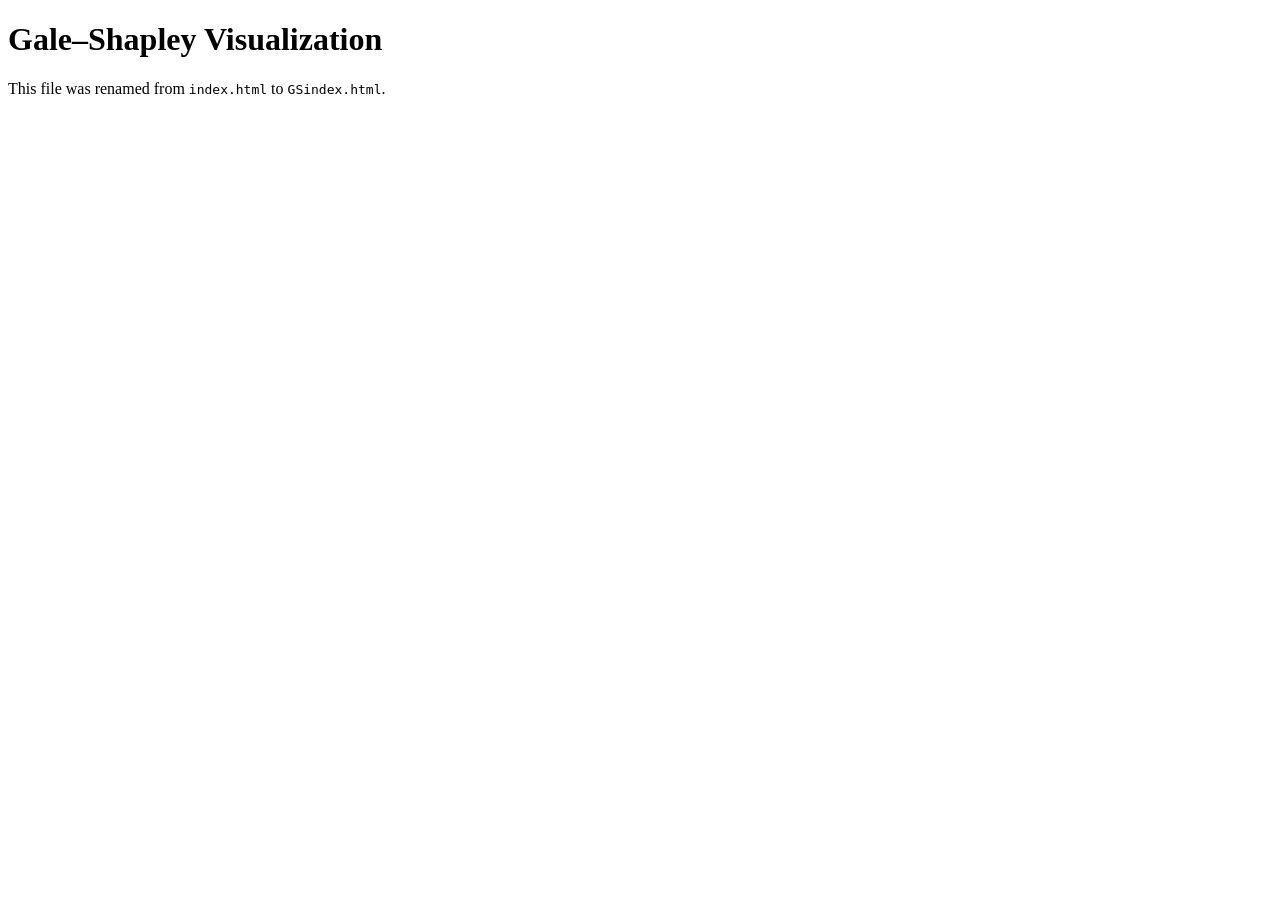
==== GSindex.html @ 98459643 "Rename index.html -> GSindex.html; add redirect" ====
<!-- Renamed from index.html to GSindex.html -->

<!-- Placeholder HTML file. Original index.html was empty. -->

<!doctype html>
<html lang="en">
  <head>
    <meta charset="utf-8">
    <meta name="viewport" content="width=device-width, initial-scale=1">
    <title>Gale–Shapley Visualization</title>
  </head>
  <body>
    <h1>Gale–Shapley Visualization</h1>
    <p>This file was renamed from <code>index.html</code> to <code>GSindex.html</code>.</p>
  </body>
</html>
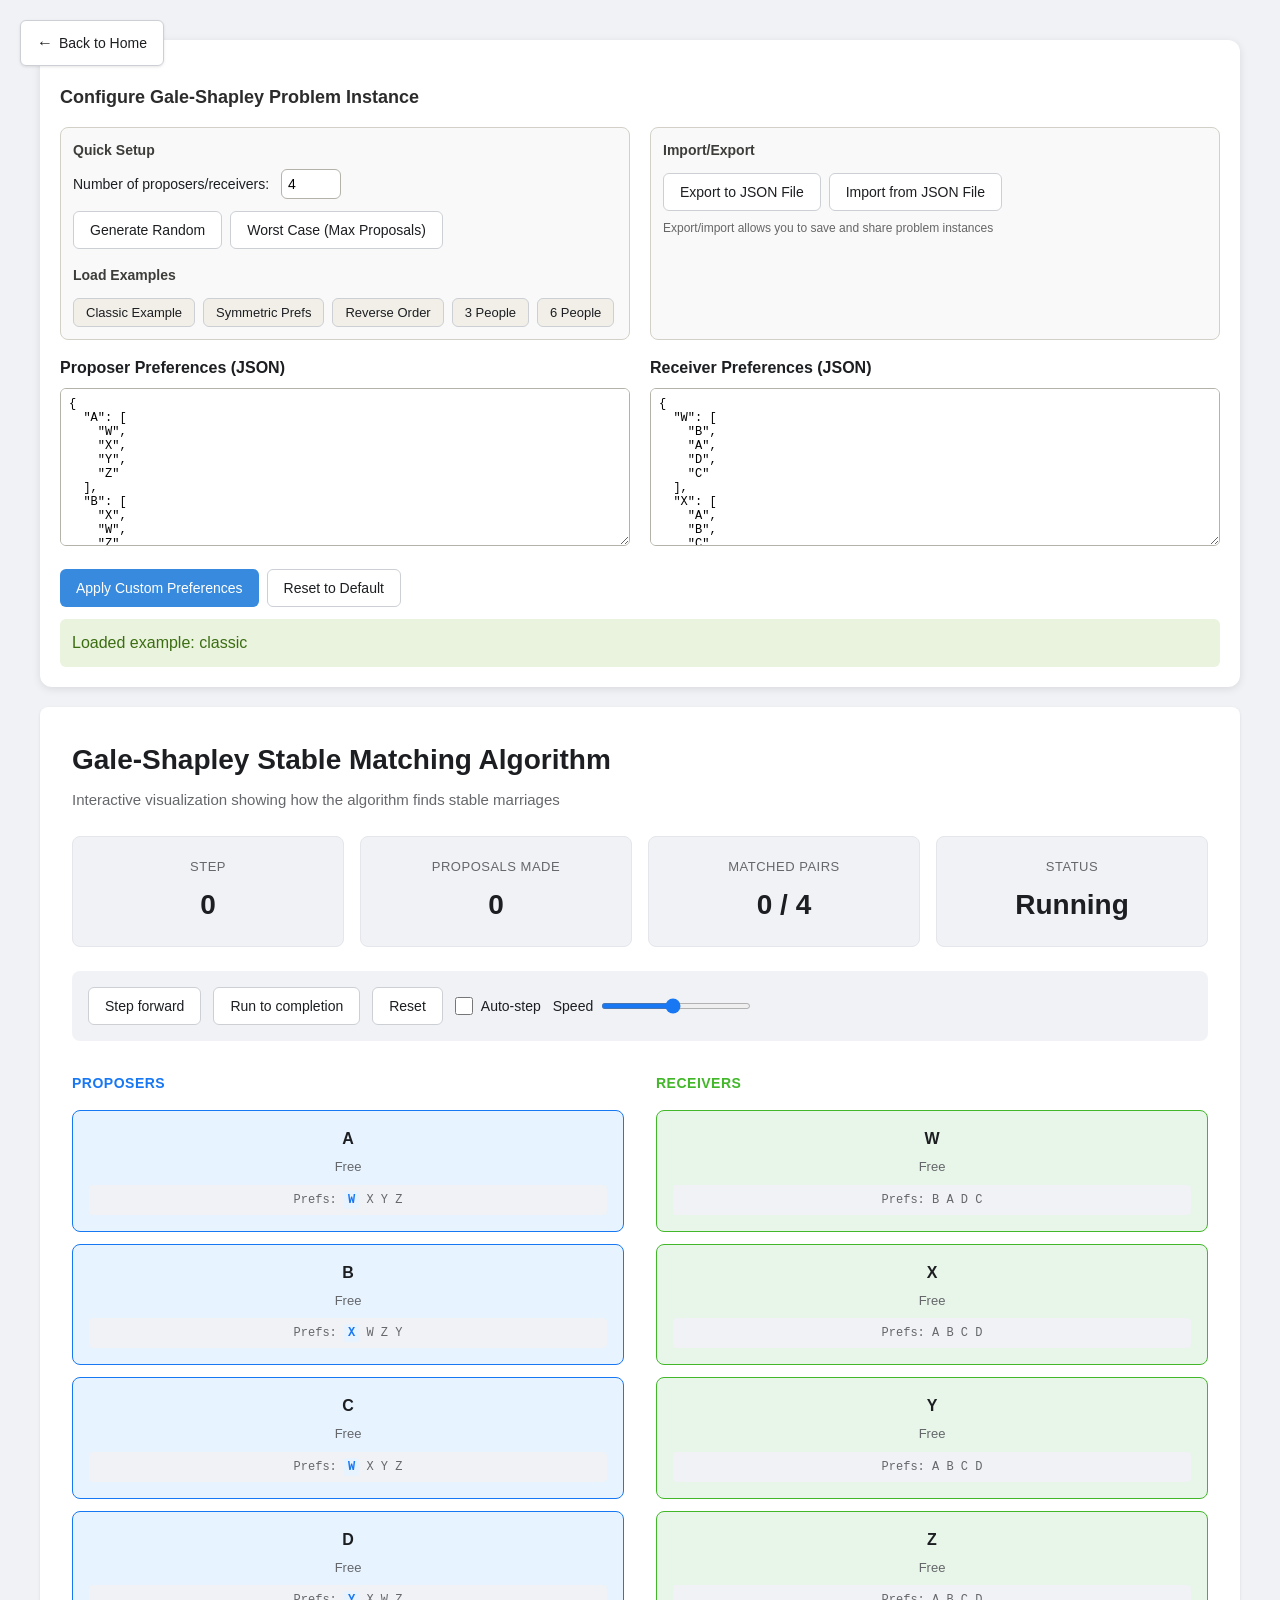
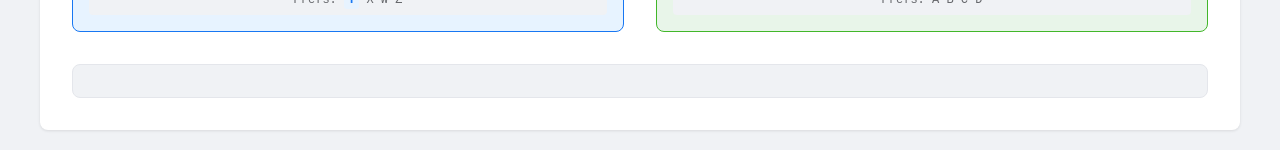
==== commit bd5196fb: "created Navigation.html and added a readme file" ====
--- a/GSindex.html
+++ b/GSindex.html
@@ -1,16 +1,568 @@
-<!-- Renamed from index.html to GSindex.html -->
-
-<!-- Placeholder HTML file. Original index.html was empty. -->
-
-<!doctype html>
+<!DOCTYPE html>
 <html lang="en">
-  <head>
-    <meta charset="utf-8">
-    <meta name="viewport" content="width=device-width, initial-scale=1">
-    <title>Gale–Shapley Visualization</title>
-  </head>
-  <body>
-    <h1>Gale–Shapley Visualization</h1>
-    <p>This file was renamed from <code>index.html</code> to <code>GSindex.html</code>.</p>
-  </body>
-</html>
+<head>
+    <meta charset="UTF-8">
+    <meta name="viewport" content="width=device-width, initial-scale=1.0">
+    <title>Gale-Shapley Algorithm - MVC Implementation</title>
+    <link rel="stylesheet" href="src/styles/animations.css">
+    <style>
+        .config-panel {
+            max-width: 1200px;
+            margin: 20px auto;
+            background: white;
+            padding: 20px;
+            border-radius: 12px;
+            box-shadow: 0 2px 8px rgba(0,0,0,0.1);
+        }
+        .config-panel h2 {
+            font-size: 18px;
+            margin-bottom: 16px;
+            color: #2c2c2c;
+        }
+        .config-grid {
+            display: grid;
+            grid-template-columns: 1fr 1fr;
+            gap: 20px;
+            margin-bottom: 16px;
+        }
+        .config-section {
+            border: 0.5px solid #d3d1c7;
+            border-radius: 8px;
+            padding: 12px;
+            background: #f9f9f9;
+        }
+        .config-section h3 {
+            font-size: 14px;
+            margin-bottom: 8px;
+            color: #3d3d3a;
+        }
+        textarea {
+            width: 100%;
+            font-family: 'Courier New', monospace;
+            font-size: 12px;
+            padding: 8px;
+            border: 0.5px solid #b4b2a9;
+            border-radius: 6px;
+            resize: vertical;
+        }
+        .button-group {
+            display: flex;
+            gap: 8px;
+            flex-wrap: wrap;
+            margin-top: 12px;
+        }
+        .primary-button {
+            background: #378add;
+            color: white;
+            border: none;
+        }
+        .primary-button:hover {
+            background: #2a6cb8;
+        }
+        .example-buttons {
+            display: flex;
+            gap: 8px;
+            flex-wrap: wrap;
+            margin-top: 12px;
+        }
+        .example-button {
+            background: #f1efe8;
+            font-size: 13px;
+            padding: 6px 12px;
+        }
+        .error-message {
+            background: #fcebeb;
+            color: #a32d2d;
+            padding: 12px;
+            border-radius: 6px;
+            margin-top: 12px;
+            display: none;
+        }
+        .success-message {
+            background: #eaf3de;
+            color: #3b6d11;
+            padding: 12px;
+            border-radius: 6px;
+            margin-top: 12px;
+            display: none;
+        }
+    </style>
+</head>
+<body>
+    <a href="navigation.html" class="back-button">
+        <span class="back-arrow">←</span>
+        <span>Back to Home</span>
+    </a>
+    <div class="config-panel">
+        <h2>Configure Gale-Shapley Problem Instance</h2>
+        
+        <div class="config-grid">
+            <div class="config-section">
+                <h3>Quick Setup</h3>
+                <label style="display: block; margin-bottom: 8px;">
+                    Number of proposers/receivers:
+                    <input type="number" id="num-people" min="2" max="10" value="4" 
+                           style="width: 60px; padding: 6px; border: 0.5px solid #b4b2a9; border-radius: 6px; margin-left: 8px;">
+                </label>
+                <div class="button-group">
+                    <button onclick="generateRandomPreferences()">Generate Random</button>
+                    <button onclick="generateWorstCase()">Worst Case (Max Proposals)</button>
+                </div>
+                
+                <h3 style="margin-top: 16px;">Load Examples</h3>
+                <div class="example-buttons">
+                    <button class="example-button" onclick="loadExample('classic')">Classic Example</button>
+                    <button class="example-button" onclick="loadExample('symmetric')">Symmetric Prefs</button>
+                    <button class="example-button" onclick="loadExample('reverse')">Reverse Order</button>
+                    <button class="example-button" onclick="loadExample('three')">3 People</button>
+                    <button class="example-button" onclick="loadExample('six')">6 People</button>
+                </div>
+            </div>
+            
+            <div class="config-section">
+                <h3>Import/Export</h3>
+                <div class="button-group">
+                    <button onclick="exportPreferences()">Export to JSON File</button>
+                    <button onclick="document.getElementById('import-file').click()">Import from JSON File</button>
+                    <input type="file" id="import-file" accept=".json" style="display: none;" onchange="importPreferences(event)">
+                </div>
+                <p style="font-size: 12px; color: #666; margin-top: 8px;">
+                    Export/import allows you to save and share problem instances
+                </p>
+            </div>
+        </div>
+
+        <div class="config-grid">
+            <div>
+                <h3 style="margin-bottom: 8px;">Proposer Preferences (JSON)</h3>
+                <textarea id="proposer-prefs" rows="10">{
+  "A": ["W", "X", "Y", "Z"],
+  "B": ["X", "W", "Z", "Y"],
+  "C": ["W", "X", "Y", "Z"],
+  "D": ["Y", "X", "W", "Z"]
+}</textarea>
+            </div>
+            <div>
+                <h3 style="margin-bottom: 8px;">Receiver Preferences (JSON)</h3>
+                <textarea id="receiver-prefs" rows="10">{
+  "W": ["B", "A", "D", "C"],
+  "X": ["A", "B", "C", "D"],
+  "Y": ["A", "B", "C", "D"],
+  "Z": ["A", "B", "C", "D"]
+}</textarea>
+            </div>
+        </div>
+
+        <div class="button-group">
+            <button class="primary-button" onclick="useCustomPreferences()">Apply Custom Preferences</button>
+            <button onclick="resetToDefault()">Reset to Default</button>
+        </div>
+
+        <div id="error-message" class="error-message"></div>
+        <div id="success-message" class="success-message"></div>
+    </div>
+
+    <div id="app-container"></div>
+
+    <!-- Load modules in order: Utils -> Algorithm -> Model -> View -> Controller -->
+    <script src="src/utils/AnimationRenderer.js"></script>
+    <script src="src/algorithms/GaleShapley.js"></script>
+    <script src="src/models/GaleShapleyModel.js"></script>
+    <script src="src/views/GaleShapleyView.js"></script>
+    <script src="src/controllers/GaleShapleyController.js"></script>
+
+    <script>
+        let controller; // Make controller global
+
+        // Example preference sets
+        const examples = {
+            classic: {
+                proposers: ['A', 'B', 'C', 'D'],
+                receivers: ['W', 'X', 'Y', 'Z'],
+                proposerPrefs: {
+                    'A': ['W', 'X', 'Y', 'Z'],
+                    'B': ['X', 'W', 'Z', 'Y'],
+                    'C': ['W', 'X', 'Y', 'Z'],
+                    'D': ['Y', 'X', 'W', 'Z']
+                },
+                receiverPrefs: {
+                    'W': ['B', 'A', 'D', 'C'],
+                    'X': ['A', 'B', 'C', 'D'],
+                    'Y': ['A', 'B', 'C', 'D'],
+                    'Z': ['A', 'B', 'C', 'D']
+                }
+            },
+            symmetric: {
+                proposers: ['A', 'B', 'C', 'D'],
+                receivers: ['W', 'X', 'Y', 'Z'],
+                proposerPrefs: {
+                    'A': ['W', 'X', 'Y', 'Z'],
+                    'B': ['X', 'Y', 'Z', 'W'],
+                    'C': ['Y', 'Z', 'W', 'X'],
+                    'D': ['Z', 'W', 'X', 'Y']
+                },
+                receiverPrefs: {
+                    'W': ['A', 'B', 'C', 'D'],
+                    'X': ['B', 'C', 'D', 'A'],
+                    'Y': ['C', 'D', 'A', 'B'],
+                    'Z': ['D', 'A', 'B', 'C']
+                }
+            },
+            reverse: {
+                proposers: ['A', 'B', 'C', 'D'],
+                receivers: ['W', 'X', 'Y', 'Z'],
+                proposerPrefs: {
+                    'A': ['W', 'X', 'Y', 'Z'],
+                    'B': ['W', 'X', 'Y', 'Z'],
+                    'C': ['W', 'X', 'Y', 'Z'],
+                    'D': ['W', 'X', 'Y', 'Z']
+                },
+                receiverPrefs: {
+                    'W': ['D', 'C', 'B', 'A'],
+                    'X': ['D', 'C', 'B', 'A'],
+                    'Y': ['D', 'C', 'B', 'A'],
+                    'Z': ['D', 'C', 'B', 'A']
+                }
+            },
+            three: {
+                proposers: ['A', 'B', 'C'],
+                receivers: ['X', 'Y', 'Z'],
+                proposerPrefs: {
+                    'A': ['X', 'Y', 'Z'],
+                    'B': ['Y', 'X', 'Z'],
+                    'C': ['X', 'Y', 'Z']
+                },
+                receiverPrefs: {
+                    'X': ['B', 'A', 'C'],
+                    'Y': ['A', 'B', 'C'],
+                    'Z': ['A', 'B', 'C']
+                }
+            },
+            six: {
+                proposers: ['A', 'B', 'C', 'D', 'E', 'F'],
+                receivers: ['P', 'Q', 'R', 'S', 'T', 'U'],
+                proposerPrefs: {
+                    'A': ['P', 'Q', 'R', 'S', 'T', 'U'],
+                    'B': ['Q', 'P', 'S', 'R', 'U', 'T'],
+                    'C': ['P', 'Q', 'R', 'S', 'T', 'U'],
+                    'D': ['R', 'S', 'T', 'U', 'P', 'Q'],
+                    'E': ['Q', 'R', 'S', 'T', 'U', 'P'],
+                    'F': ['P', 'Q', 'R', 'S', 'T', 'U']
+                },
+                receiverPrefs: {
+                    'P': ['B', 'A', 'C', 'D', 'E', 'F'],
+                    'Q': ['A', 'B', 'C', 'D', 'E', 'F'],
+                    'R': ['C', 'D', 'E', 'F', 'A', 'B'],
+                    'S': ['A', 'B', 'C', 'D', 'E', 'F'],
+                    'T': ['D', 'E', 'F', 'A', 'B', 'C'],
+                    'U': ['A', 'B', 'C', 'D', 'E', 'F']
+                }
+            }
+        };
+
+        function initializeApp(proposers, receivers, proposerPrefs, receiverPrefs) {
+            // Clear existing app if it exists
+            document.getElementById('app-container').innerHTML = '';
+
+            // Initialize MVC components
+            const algorithm = new GaleShapleyAlgorithm(
+                proposers, 
+                receivers, 
+                proposerPrefs, 
+                receiverPrefs
+            );
+
+            const model = new GaleShapleyModel(algorithm);
+            const view = new GaleShapleyView('app-container');
+            controller = new GaleShapleyController(model, view);
+
+            window.gsController = controller;
+            console.log('Gale-Shapley initialized');
+        }
+
+        function showError(message) {
+            const errorDiv = document.getElementById('error-message');
+            const successDiv = document.getElementById('success-message');
+            successDiv.style.display = 'none';
+            errorDiv.textContent = message;
+            errorDiv.style.display = 'block';
+            setTimeout(() => {
+                errorDiv.style.display = 'none';
+            }, 5000);
+        }
+
+        function showSuccess(message) {
+            const errorDiv = document.getElementById('error-message');
+            const successDiv = document.getElementById('success-message');
+            errorDiv.style.display = 'none';
+            successDiv.textContent = message;
+            successDiv.style.display = 'block';
+            setTimeout(() => {
+                successDiv.style.display = 'none';
+            }, 3000);
+        }
+
+        function validatePreferences(proposers, receivers, proposerPrefs, receiverPrefs) {
+            // Check equal numbers
+            if (proposers.length !== receivers.length) {
+                throw new Error('Number of proposers must equal number of receivers');
+            }
+
+            const n = proposers.length;
+
+            // Check proposer preferences
+            for (const p of proposers) {
+                if (!proposerPrefs[p]) {
+                    throw new Error(`Missing preferences for proposer ${p}`);
+                }
+                if (proposerPrefs[p].length !== n) {
+                    throw new Error(`${p}'s preference list must contain exactly ${n} receivers`);
+                }
+                // Check all receivers are present
+                const prefSet = new Set(proposerPrefs[p]);
+                if (prefSet.size !== n) {
+                    throw new Error(`${p}'s preference list contains duplicates`);
+                }
+                for (const r of receivers) {
+                    if (!prefSet.has(r)) {
+                        throw new Error(`${p}'s preference list is missing receiver ${r}`);
+                    }
+                }
+            }
+
+            // Check receiver preferences
+            for (const r of receivers) {
+                if (!receiverPrefs[r]) {
+                    throw new Error(`Missing preferences for receiver ${r}`);
+                }
+                if (receiverPrefs[r].length !== n) {
+                    throw new Error(`${r}'s preference list must contain exactly ${n} proposers`);
+                }
+                // Check all proposers are present
+                const prefSet = new Set(receiverPrefs[r]);
+                if (prefSet.size !== n) {
+                    throw new Error(`${r}'s preference list contains duplicates`);
+                }
+                for (const p of proposers) {
+                    if (!prefSet.has(p)) {
+                        throw new Error(`${r}'s preference list is missing proposer ${p}`);
+                    }
+                }
+            }
+        }
+
+        function useCustomPreferences() {
+            try {
+                // Parse JSON from textareas
+                const proposerPrefs = JSON.parse(document.getElementById('proposer-prefs').value);
+                const receiverPrefs = JSON.parse(document.getElementById('receiver-prefs').value);
+
+                // Extract proposers and receivers from the preference objects
+                const proposers = Object.keys(proposerPrefs).sort();
+                const receivers = Object.keys(receiverPrefs).sort();
+
+                // Validate
+                validatePreferences(proposers, receivers, proposerPrefs, receiverPrefs);
+
+                initializeApp(proposers, receivers, proposerPrefs, receiverPrefs);
+                showSuccess(`Successfully loaded preferences for ${proposers.length} proposers and ${receivers.length} receivers!`);
+            } catch (e) {
+                showError('Error: ' + e.message);
+            }
+        }
+
+        function generateRandomPreferences() {
+            const n = parseInt(document.getElementById('num-people').value);
+            
+            if (n < 2 || n > 10) {
+                showError('Please choose between 2 and 10 people');
+                return;
+            }
+
+            // Generate names
+            const proposers = [];
+            const receivers = [];
+            
+            for (let i = 0; i < n; i++) {
+                proposers.push(String.fromCharCode(65 + i)); // A, B, C, ...
+            }
+            
+            // Use different starting letters for receivers
+            if (n <= 4) {
+                for (let i = 0; i < n; i++) {
+                    receivers.push(String.fromCharCode(87 + i)); // W, X, Y, Z
+                }
+            } else {
+                for (let i = 0; i < n; i++) {
+                    receivers.push(String.fromCharCode(80 + i)); // P, Q, R, S, T, U, V, W, X, Y
+                }
+            }
+
+            // Generate random preferences
+            const proposerPrefs = {};
+            const receiverPrefs = {};
+
+            for (const p of proposers) {
+                proposerPrefs[p] = shuffleArray([...receivers]);
+            }
+
+            for (const r of receivers) {
+                receiverPrefs[r] = shuffleArray([...proposers]);
+            }
+
+            // Update textareas
+            document.getElementById('proposer-prefs').value = JSON.stringify(proposerPrefs, null, 2);
+            document.getElementById('receiver-prefs').value = JSON.stringify(receiverPrefs, null, 2);
+
+            // Initialize with new preferences
+            initializeApp(proposers, receivers, proposerPrefs, receiverPrefs);
+            showSuccess('Generated random preferences for ' + n + ' proposers/receivers!');
+        }
+
+        function generateWorstCase() {
+            const n = parseInt(document.getElementById('num-people').value);
+            
+            if (n < 2 || n > 10) {
+                showError('Please choose between 2 and 10 people');
+                return;
+            }
+
+            // Generate names
+            const proposers = [];
+            const receivers = [];
+            
+            for (let i = 0; i < n; i++) {
+                proposers.push(String.fromCharCode(65 + i));
+            }
+            
+            if (n <= 4) {
+                for (let i = 0; i < n; i++) {
+                    receivers.push(String.fromCharCode(87 + i));
+                }
+            } else {
+                for (let i = 0; i < n; i++) {
+                    receivers.push(String.fromCharCode(80 + i));
+                }
+            }
+
+            // Worst case: all proposers have same preferences, receivers have reverse
+            const proposerPrefs = {};
+            const receiverPrefs = {};
+
+            const sameOrder = [...receivers];
+            for (const p of proposers) {
+                proposerPrefs[p] = [...sameOrder];
+            }
+
+            const reverseOrder = [...proposers].reverse();
+            for (const r of receivers) {
+                receiverPrefs[r] = [...reverseOrder];
+            }
+
+            // Update textareas
+            document.getElementById('proposer-prefs').value = JSON.stringify(proposerPrefs, null, 2);
+            document.getElementById('receiver-prefs').value = JSON.stringify(receiverPrefs, null, 2);
+
+            initializeApp(proposers, receivers, proposerPrefs, receiverPrefs);
+            showSuccess('Generated worst-case scenario (maximum proposals: ' + (n * n - n + 1) + ')');
+        }
+
+        function loadExample(exampleName) {
+            const example = examples[exampleName];
+            if (!example) {
+                showError('Example not found');
+                return;
+            }
+
+            document.getElementById('proposer-prefs').value = JSON.stringify(example.proposerPrefs, null, 2);
+            document.getElementById('receiver-prefs').value = JSON.stringify(example.receiverPrefs, null, 2);
+            document.getElementById('num-people').value = example.proposers.length;
+
+            initializeApp(
+                example.proposers,
+                example.receivers,
+                example.proposerPrefs,
+                example.receiverPrefs
+            );
+
+            showSuccess('Loaded example: ' + exampleName);
+        }
+
+        function resetToDefault() {
+            loadExample('classic');
+        }
+
+        function exportPreferences() {
+            try {
+                const proposerPrefs = JSON.parse(document.getElementById('proposer-prefs').value);
+                const receiverPrefs = JSON.parse(document.getElementById('receiver-prefs').value);
+
+                const data = {
+                    proposerPreferences: proposerPrefs,
+                    receiverPreferences: receiverPrefs,
+                    metadata: {
+                        exportDate: new Date().toISOString(),
+                        numPeople: Object.keys(proposerPrefs).length
+                    }
+                };
+
+                const blob = new Blob([JSON.stringify(data, null, 2)], { type: 'application/json' });
+                const url = URL.createObjectURL(blob);
+                const a = document.createElement('a');
+                a.href = url;
+                a.download = 'gale-shapley-preferences.json';
+                a.click();
+                URL.revokeObjectURL(url);
+
+                showSuccess('Preferences exported successfully!');
+            } catch (e) {
+                showError('Error exporting: ' + e.message);
+            }
+        }
+
+        function importPreferences(event) {
+            const file = event.target.files[0];
+            if (!file) return;
+
+            const reader = new FileReader();
+            reader.onload = function(e) {
+                try {
+                    const data = JSON.parse(e.target.result);
+                    
+                    if (!data.proposerPreferences || !data.receiverPreferences) {
+                        throw new Error('Invalid file format');
+                    }
+
+                    document.getElementById('proposer-prefs').value = JSON.stringify(data.proposerPreferences, null, 2);
+                    document.getElementById('receiver-prefs').value = JSON.stringify(data.receiverPreferences, null, 2);
+
+                    const proposers = Object.keys(data.proposerPreferences);
+                    const receivers = Object.keys(data.receiverPreferences);
+
+                    validatePreferences(proposers, receivers, data.proposerPreferences, data.receiverPreferences);
+
+                    initializeApp(proposers, receivers, data.proposerPreferences, data.receiverPreferences);
+                    showSuccess('Preferences imported successfully!');
+                } catch (error) {
+                    showError('Error importing file: ' + error.message);
+                }
+            };
+            reader.readAsText(file);
+        }
+
+        function shuffleArray(array) {
+            const result = [...array];
+            for (let i = result.length - 1; i > 0; i--) {
+                const j = Math.floor(Math.random() * (i + 1));
+                [result[i], result[j]] = [result[j], result[i]];
+            }
+            return result;
+        }
+
+        // Initialize with default preferences on page load
+        document.addEventListener('DOMContentLoaded', function() {
+            loadExample('classic');
+        });
+    </script>
+</body>
+</html>
--- a/src/styles/animations.css
+++ b/src/styles/animations.css
@@ -0,0 +1,442 @@
+/**
+ * Shared Styles for Algorithm Animations
+ * Modern, clean, professional design
+ */
+
+* {
+    margin: 0;
+    padding: 0;
+    box-sizing: border-box;
+}
+
+body {
+    font-family: -apple-system, BlinkMacSystemFont, "Segoe UI", Roboto, "Helvetica Neue", Arial, sans-serif;
+    background: #f0f2f5;
+    padding: 20px;
+    color: #1c1e21;
+    line-height: 1.5;
+}
+
+.animation-container {
+    max-width: 1200px;
+    margin: 0 auto;
+    background: white;
+    border-radius: 8px;
+    padding: 32px;
+    box-shadow: 0 1px 3px rgba(0,0,0,0.1);
+}
+
+h1 {
+    font-size: 28px;
+    font-weight: 600;
+    margin-bottom: 8px;
+    color: #1c1e21;
+}
+
+h2 {
+    font-size: 20px;
+    font-weight: 600;
+    margin: 24px 0 16px 0;
+    color: #1c1e21;
+}
+
+h3 {
+    font-size: 16px;
+    font-weight: 600;
+    margin-bottom: 12px;
+    color: #1c1e21;
+}
+
+.subtitle {
+    font-size: 15px;
+    color: #65676b;
+    margin-bottom: 24px;
+}
+
+/* Person/Node Boxes */
+.person-box, .node-box {
+    background: white;
+    border: 1.5px solid #e4e6eb;
+    border-radius: 8px;
+    padding: 16px;
+    text-align: center;
+    transition: all 0.2s ease;
+}
+
+.person-box.proposer, .node-box.source {
+    border-color: #1877f2;
+    background: #e7f3ff;
+}
+
+.person-box.receiver, .node-box.target {
+    border-color: #42b72a;
+    background: #e8f5e9;
+}
+
+.person-box.active, .node-box.active {
+    box-shadow: 0 0 0 3px rgba(24, 119, 242, 0.2);
+    transform: translateY(-2px);
+    border-color: #1877f2;
+}
+
+.person-box.matched, .node-box.matched {
+    border: 2px solid #42b72a;
+    background: #f0f9f0;
+}
+
+.person-name, .node-name {
+    font-weight: 600;
+    font-size: 16px;
+    margin-bottom: 6px;
+    color: #1c1e21;
+}
+
+.person-status, .node-status {
+    font-size: 13px;
+    color: #65676b;
+    margin-bottom: 8px;
+}
+
+.prefs-list, .node-data {
+    font-size: 12px;
+    color: #65676b;
+    margin-top: 8px;
+    font-family: 'SF Mono', 'Monaco', 'Courier New', monospace;
+    padding: 6px 8px;
+    background: #f0f2f5;
+    border-radius: 4px;
+}
+
+.prefs-list .current, .node-data .current {
+    color: #1877f2;
+    font-weight: 600;
+    background: #e7f3ff;
+    padding: 2px 4px;
+    border-radius: 3px;
+}
+
+.prefs-list .tried, .node-data .visited {
+    text-decoration: line-through;
+    opacity: 0.4;
+}
+
+/* Lines for connections */
+.match-line, .edge-line {
+    position: absolute;
+    height: 3px;
+    background: #42b72a;
+    transform-origin: left center;
+    transition: all 0.2s ease;
+    pointer-events: none;
+    border-radius: 2px;
+}
+
+.proposal-line, .active-edge {
+    position: absolute;
+    height: 3px;
+    background: #f59e0b;
+    border-top: 3px dashed #f59e0b;
+    transform-origin: left center;
+    animation: pulse 1s ease-in-out infinite;
+    pointer-events: none;
+    border-radius: 2px;
+}
+
+@keyframes pulse {
+    0%, 100% { opacity: 0.6; }
+    50% { opacity: 1; }
+}
+
+/* Controls */
+.controls {
+    margin: 24px 0;
+    display: flex;
+    gap: 12px;
+    align-items: center;
+    flex-wrap: wrap;
+    padding: 16px;
+    background: #f0f2f5;
+    border-radius: 8px;
+}
+
+button {
+    background: white;
+    border: 1px solid #ccd0d5;
+    border-radius: 6px;
+    padding: 10px 16px;
+    font-size: 14px;
+    font-weight: 500;
+    cursor: pointer;
+    transition: all 0.2s ease;
+    font-family: inherit;
+    color: #1c1e21;
+}
+
+button:hover {
+    background: #f0f2f5;
+    border-color: #b0b3b8;
+}
+
+button:active {
+    transform: scale(0.98);
+    background: #e4e6eb;
+}
+
+button:disabled {
+    opacity: 0.5;
+    cursor: not-allowed;
+    background: white;
+}
+
+input[type="checkbox"] {
+    cursor: pointer;
+    width: 18px;
+    height: 18px;
+    accent-color: #1877f2;
+}
+
+input[type="range"] {
+    width: 150px;
+    cursor: pointer;
+    height: 6px;
+    accent-color: #1877f2;
+}
+
+input[type="number"] {
+    width: 80px;
+    padding: 8px 12px;
+    border: 1px solid #ccd0d5;
+    border-radius: 6px;
+    font-size: 14px;
+    font-family: inherit;
+}
+
+label {
+    display: flex;
+    align-items: center;
+    gap: 8px;
+    font-size: 14px;
+    color: #1c1e21;
+    cursor: pointer;
+    font-weight: 500;
+}
+
+select {
+    padding: 8px 12px;
+    border: 1px solid #ccd0d5;
+    border-radius: 6px;
+    font-size: 14px;
+    background: white;
+    cursor: pointer;
+    font-family: inherit;
+}
+
+/* Log/Output */
+.log {
+    background: #f0f2f5;
+    border-radius: 8px;
+    padding: 16px;
+    margin-top: 24px;
+    font-size: 13px;
+    max-height: 300px;
+    overflow-y: auto;
+    font-family: 'SF Mono', 'Monaco', 'Courier New', monospace;
+    border: 1px solid #e4e6eb;
+}
+
+.log-entry {
+    padding: 8px 12px;
+    margin-bottom: 4px;
+    border-radius: 6px;
+    background: white;
+    border-left: 3px solid transparent;
+}
+
+.log-entry:last-child {
+    margin-bottom: 0;
+}
+
+.log-entry.step {
+    color: #1877f2;
+    font-weight: 600;
+    border-left-color: #1877f2;
+    background: #e7f3ff;
+}
+
+.log-entry.proposal, .log-entry.exploring {
+    color: #f59e0b;
+    border-left-color: #f59e0b;
+    background: #fef3c7;
+}
+
+.log-entry.accept, .log-entry.success {
+    color: #42b72a;
+    border-left-color: #42b72a;
+    background: #f0f9f0;
+}
+
+.log-entry.reject, .log-entry.error {
+    color: #65676b;
+    border-left-color: #b0b3b8;
+}
+
+.log-entry.info {
+    color: #1c1e21;
+}
+
+/* Metrics */
+.metrics {
+    display: grid;
+    grid-template-columns: repeat(auto-fit, minmax(160px, 1fr));
+    gap: 16px;
+    margin: 24px 0;
+}
+
+.metric {
+    background: #f0f2f5;
+    border-radius: 8px;
+    padding: 20px;
+    text-align: center;
+    border: 1px solid #e4e6eb;
+}
+
+.metric-label {
+    font-size: 13px;
+    color: #65676b;
+    margin-bottom: 8px;
+    font-weight: 500;
+    text-transform: uppercase;
+    letter-spacing: 0.5px;
+}
+
+.metric-value {
+    font-size: 28px;
+    font-weight: 600;
+    color: #1c1e21;
+}
+
+/* Stage/Grid Layouts */
+.stage-container {
+    display: grid;
+    grid-template-columns: 1fr 1fr;
+    gap: 32px;
+    position: relative;
+    margin: 32px 0;
+    min-height: 300px;
+}
+
+.column {
+    display: flex;
+    flex-direction: column;
+}
+
+.column h3.proposers, .column h3.sources {
+    color: #1877f2;
+    font-size: 14px;
+    text-transform: uppercase;
+    letter-spacing: 0.5px;
+    margin-bottom: 16px;
+    font-weight: 600;
+}
+
+.column h3.receivers, .column h3.targets {
+    color: #42b72a;
+    font-size: 14px;
+    text-transform: uppercase;
+    letter-spacing: 0.5px;
+    margin-bottom: 16px;
+    font-weight: 600;
+}
+
+.people-list, .node-list {
+    display: flex;
+    flex-direction: column;
+    gap: 12px;
+}
+
+#lines, .lines-overlay {
+    position: absolute;
+    top: 0;
+    left: 0;
+    right: 0;
+    bottom: 0;
+    pointer-events: none;
+}
+
+/* Scrollbar styling */
+.log::-webkit-scrollbar {
+    width: 8px;
+}
+
+.log::-webkit-scrollbar-track {
+    background: #e4e6eb;
+    border-radius: 4px;
+}
+
+.log::-webkit-scrollbar-thumb {
+    background: #b0b3b8;
+    border-radius: 4px;
+}
+
+.log::-webkit-scrollbar-thumb:hover {
+    background: #8a8d91;
+}
+
+/* Responsive */
+@media (max-width: 768px) {
+    .animation-container {
+        padding: 20px;
+    }
+    
+    .stage-container {
+        grid-template-columns: 1fr;
+        gap: 24px;
+    }
+    
+    .controls {
+        flex-direction: column;
+        align-items: stretch;
+    }
+    
+    button {
+        width: 100%;
+    }
+    
+    .metrics {
+        grid-template-columns: 1fr 1fr;
+    }
+}
+.back-button {
+    position: fixed;
+    top: 20px;
+    left: 20px;
+    background: white;
+    border: 1px solid #ccd0d5;
+    border-radius: 6px;
+    padding: 10px 16px;
+    font-size: 14px;
+    font-weight: 500;
+    cursor: pointer;
+    transition: all 0.2s ease;
+    font-family: inherit;
+    color: #1c1e21;
+    text-decoration: none;
+    display: inline-flex;
+    align-items: center;
+    gap: 6px;
+    box-shadow: 0 1px 3px rgba(0,0,0,0.1);
+    z-index: 1000;
+}
+
+.back-button:hover {
+    background: #f0f2f5;
+    border-color: #b0b3b8;
+}
+
+.back-button:active {
+    transform: scale(0.98);
+}
+
+.back-arrow {
+    font-size: 16px;
+}
